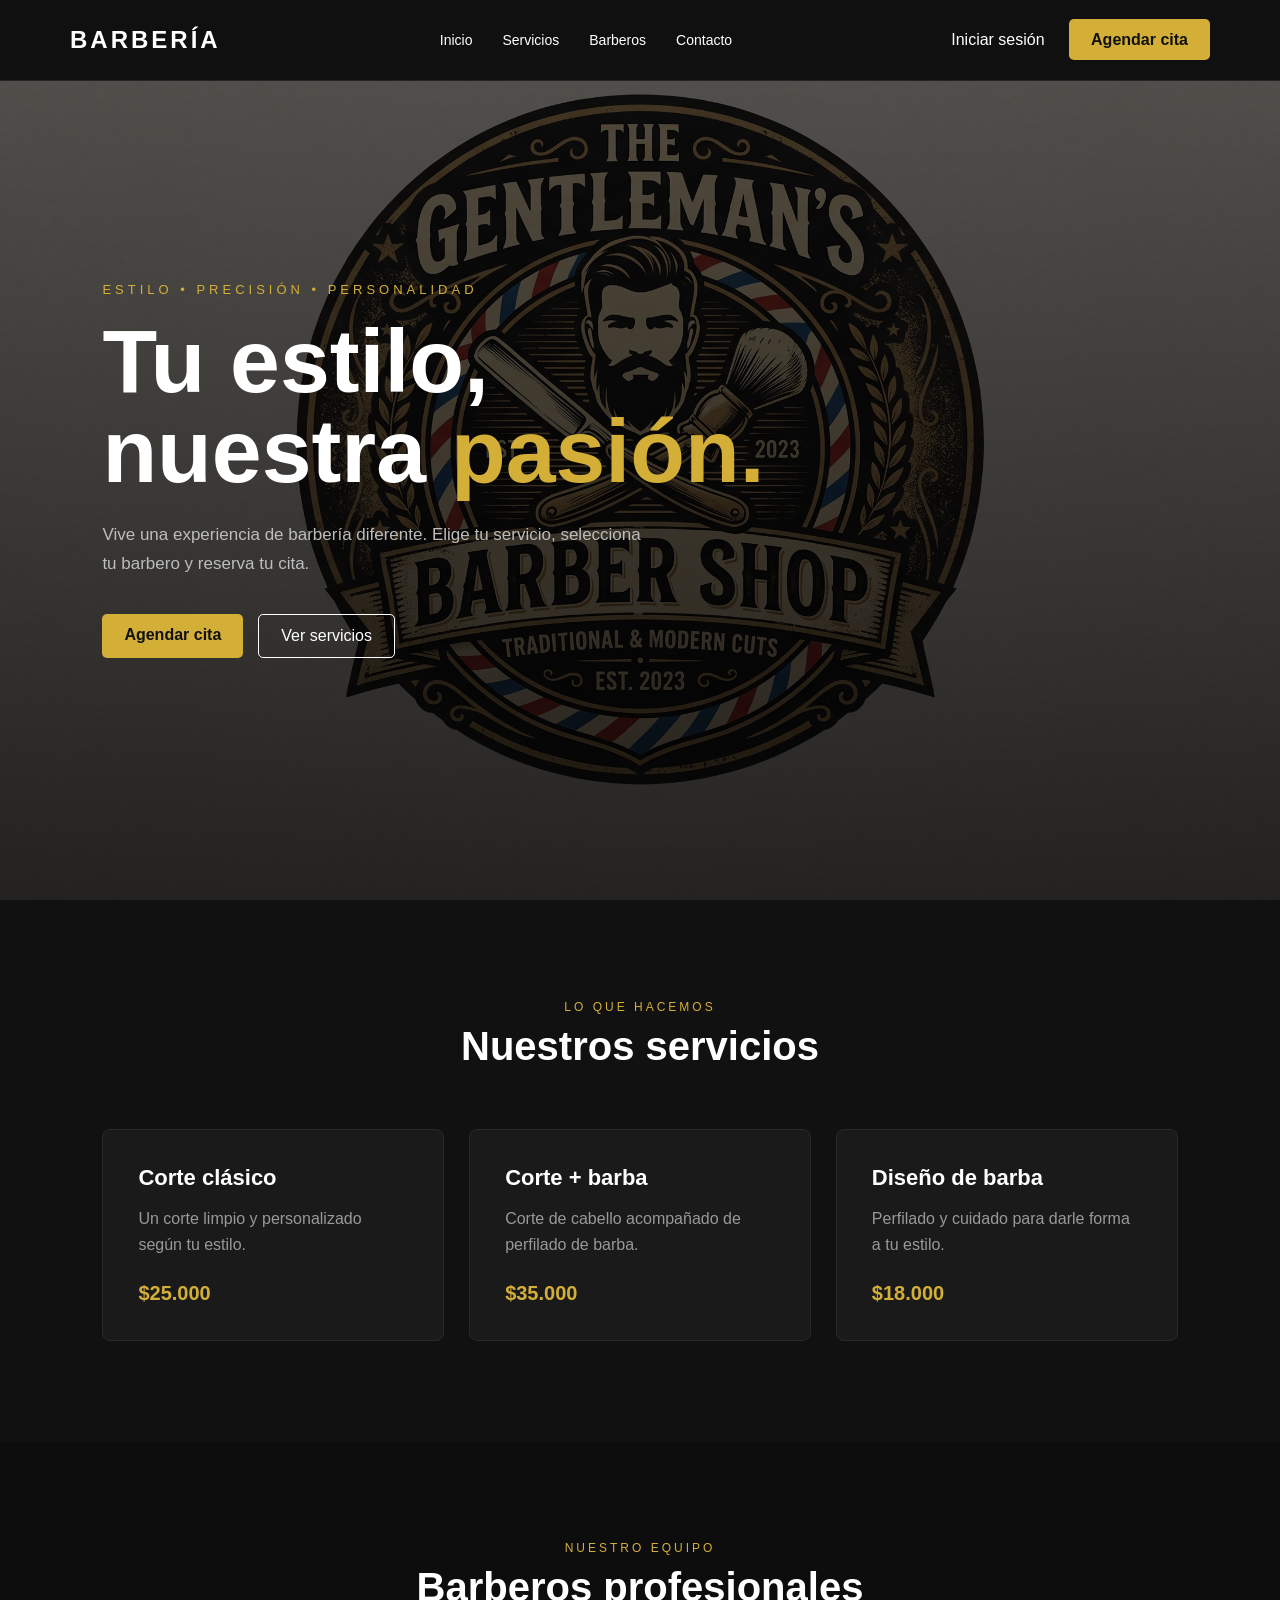
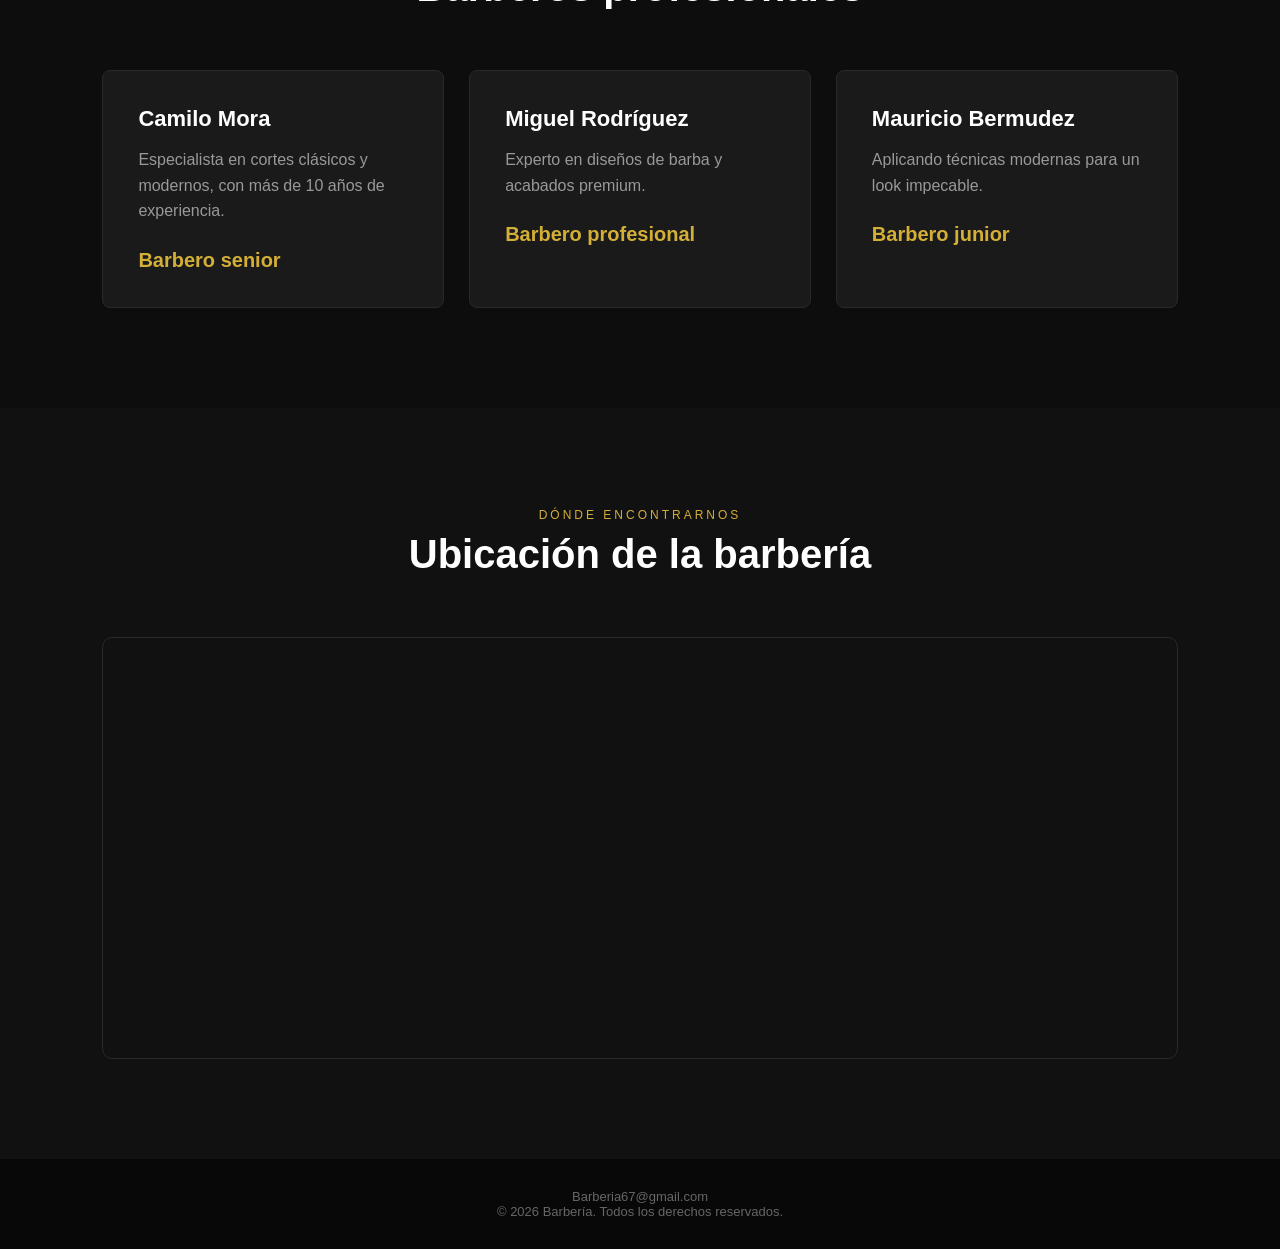
==== frontend/index.html @ 114d6e4f "Conexion Django-backend" ====
<!DOCTYPE html>
<html lang="es">

<head>
    <meta charset="UTF-8">
    <meta name="viewport" content="width=device-width, initial-scale=1.0">

    <title>Barbería | Estilo y precisión</title>

    <link rel="stylesheet" href="./css/style.css">
</head>

<body>

    <header>
        <nav class="navbar">

            <div class="logo">
                BARBERÍA
            </div>

            <ul class="nav-links">
                <li><a href="#inicio">Inicio</a></li>
                <li><a href="#servicios">Servicios</a></li>
                <li><a href="#barberos">Barberos</a></li>
                <li><a href="#contacto">Contacto</a></li>
            </ul>

            <div class="nav-buttons">
                <a href="pages/login.html" class="btn-login">Iniciar sesión</a>
                <a href="pages/agendar.html" class="btn-primary">Agendar cita</a>
            </div>

        </nav>
    </header>


    <main>

        <section id="inicio" class="hero">

            <div class="hero-content">

                <p class="hero-subtitle">ESTILO • PRECISIÓN • PERSONALIDAD</p>

                <h1>
                    Tu estilo,<br>
                    nuestra <span>pasión.</span>
                </h1>

                <p class="hero-description">
                    Vive una experiencia de barbería diferente.
                    Elige tu servicio, selecciona tu barbero
                    y reserva tu cita.
                </p>

                <div class="hero-buttons">
                    <a href="pages/agendar.html" class="btn-primary">
                        Agendar cita
                    </a>

                    <a href="#servicios" class="btn-secondary">
                        Ver servicios
                    </a>
                </div>

            </div>

        </section>


        <section id="servicios" class="services">

            <div class="section-header">
                <p>LO QUE HACEMOS</p>
                <h2>Nuestros servicios</h2>
            </div>

            <div class="services-container">

                <article class="service-card">
                    <h3>Corte clásico</h3>
                    <p>
                        Un corte limpio y personalizado
                        según tu estilo.
                    </p>
                    <span>$25.000</span>
                </article>

                <article class="service-card">
                    <h3>Corte + barba</h3>
                    <p>
                        Corte de cabello acompañado
                        de perfilado de barba.
                    </p>
                    <span>$35.000</span>
                </article>

                <article class="service-card">
                    <h3>Diseño de barba</h3>
                    <p>
                        Perfilado y cuidado para
                        darle forma a tu estilo.
                    </p>
                    <span>$18.000</span>
                </article>

            </div>

        </section>


        <section id="barberos" class="barbers">

            <div class="section-header">
                <p>NUESTRO EQUIPO</p>
                <h2>Barberos profesionales</h2>
            </div>

            <div class="services-container">

                <article class="service-card">
                    <h3>Camilo Mora</h3>
                    <p>
                        Especialista en cortes clásicos y modernos,
                        con más de 10 años de experiencia.
                    </p>
                    <span>Barbero senior</span>
                </article>

                <article class="service-card">
                    <h3>Miguel Rodríguez</h3>
                    <p>
                        Experto en diseños de barba y acabados
                        premium.
                    </p>
                    <span>Barbero profesional</span>
                </article>

                <article class="service-card">
                    <h3>Mauricio Bermudez</h3>
                    <p>
                        Aplicando técnicas modernas para un look
                        impecable.
                    </p>
                    <span>Barbero junior</span>
                </article>

            </div>

        </section>


        <section id="ubicacion" class="location">

            <div class="section-header">
                <p>DÓNDE ENCONTRARNOS</p>
                <h2>Ubicación de la barbería</h2>
            </div>

            <div class="map-container">
                <iframe
                    title="Mapa de la barbería en Bogotá"
                    src="https://www.google.com/maps?q=4.60971,-74.08175&z=14&output=embed"
                    loading="lazy"
                    referrerpolicy="no-referrer-when-downgrade"
                    allowfullscreen
                ></iframe>
            </div>

        </section>


    </main>


    <footer id="contacto">

        <p>Barberia67@gmail.com</p>
        <p>© 2026 Barbería. Todos los derechos reservados.</p>

    </footer>


    <script src="js/script.js"></script>

</body>

</html>
---- frontend/css/style.css ----
/* ==============================
   CONFIGURACIÓN GENERAL
   ============================== */

* {
    margin: 0;
    padding: 0;
    box-sizing: border-box;
}

html {
    scroll-behavior: smooth;
}

body {
    font-family: Arial, sans-serif;
    background-color: #0d0d0d;
    color: #ffffff;
}


/* ==============================
   NAVBAR
   ============================== */

header {
    width: 100%;
    position: fixed;
    top: 0;
    left: 0;
    z-index: 1000;
    background-color: rgba(13, 13, 13, 0.95);
    border-bottom: 1px solid #242424;
}

.navbar {
    max-width: 1200px;
    margin: auto;
    height: 80px;

    display: flex;
    align-items: center;
    justify-content: space-between;

    padding: 0 30px;
}

.logo {
    font-size: 24px;
    font-weight: bold;
    letter-spacing: 3px;
}

.nav-links {
    display: flex;
    gap: 30px;
    list-style: none;
}

.nav-links a {
    color: #ffffff;
    text-decoration: none;
    font-size: 14px;
    transition: 0.3s;
}

.nav-links a:hover {
    color: #d4af37;
}


/* ==============================
   BOTONES
   ============================== */

.btn-primary,
.btn-login,
.btn-secondary {
    text-decoration: none;
    transition: 0.3s;
}

.btn-primary {
    background-color: #d4af37;
    color: #111111;
    padding: 12px 22px;
    border-radius: 5px;
    font-weight: bold;
}

.btn-primary:hover {
    background-color: #f0cf62;
    transform: translateY(-2px);
}

.btn-login {
    color: #ffffff;
    margin-right: 20px;
}

.btn-login:hover {
    color: #d4af37;
}

.btn-secondary {
    color: #ffffff;
    border: 1px solid #ffffff;
    padding: 12px 22px;
    border-radius: 5px;
}

.btn-secondary:hover {
    background-color: #ffffff;
    color: #111111;
}


/* ==============================
   HERO
   ============================== */

.hero {
    min-height: 100vh;

    display: flex;
    align-items: center;

    padding: 120px 8% 80px;

    background:
        linear-gradient(
            rgba(0, 0, 0, 0.65),
            rgba(0, 0, 0, 0.85)
        ),
        url("../img/barberia.jpg");

    background-size: cover;
    background-position: center;
}

.hero-content {
    max-width: 700px;
}

.hero-subtitle {
    color: #d4af37;
    letter-spacing: 4px;
    font-size: 13px;
    margin-bottom: 20px;
}

.hero h1 {
    font-size: clamp(50px, 7vw, 90px);
    line-height: 1;
    margin-bottom: 25px;
}

.hero h1 span {
    color: #d4af37;
}

.hero-description {
    max-width: 550px;
    color: #bdbdbd;
    font-size: 17px;
    line-height: 1.7;
    margin-bottom: 35px;
}

.hero-buttons {
    display: flex;
    gap: 15px;
}


/* ==============================
   SECCIONES
   ============================== */

.services,
.barbers {
    padding: 100px 8%;
}

.services {
    background-color: #111111;
}

.section-header {
    text-align: center;
    margin-bottom: 60px;
}

.section-header p {
    color: #d4af37;
    letter-spacing: 3px;
    font-size: 12px;
    margin-bottom: 10px;
}

.section-header h2 {
    font-size: 40px;
}


/* ==============================
   SERVICIOS
   ============================== */

.services-container {
    max-width: 1100px;
    margin: auto;

    display: grid;
    grid-template-columns: repeat(3, 1fr);
    gap: 25px;
}

.service-card {
    background-color: #1a1a1a;
    padding: 35px;

    border: 1px solid #292929;
    border-radius: 8px;

    transition: 0.3s;
}

.service-card:hover {
    transform: translateY(-8px);
    border-color: #d4af37;
}

.service-card h3 {
    font-size: 22px;
    margin-bottom: 15px;
}

.service-card p {
    color: #999999;
    line-height: 1.6;
    margin-bottom: 25px;
}

.service-card span {
    color: #d4af37;
    font-size: 20px;
    font-weight: bold;
}


/* ==============================
   UBICACIÓN
   ============================== */

.location {
    padding: 100px 8%;
    background-color: #111111;
}

.map-container {
    max-width: 1100px;
    margin: auto;
    border: 1px solid #292929;
    border-radius: 10px;
    overflow: hidden;
}

.map-container iframe {
    width: 100%;
    height: 420px;
    border: 0;
    display: block;
}


/* ==============================
   FOOTER
   ============================== */

footer {
    padding: 30px;
    text-align: center;

    background-color: #080808;
    color: #666666;

    font-size: 13px;
}


/* ==============================
   RESPONSIVE
   ============================== */

@media (max-width: 900px) {

    .nav-links {
        display: none;
    }

    .services-container {
        grid-template-columns: 1fr;
    }

    .hero {
        padding-left: 6%;
        padding-right: 6%;
    }

}
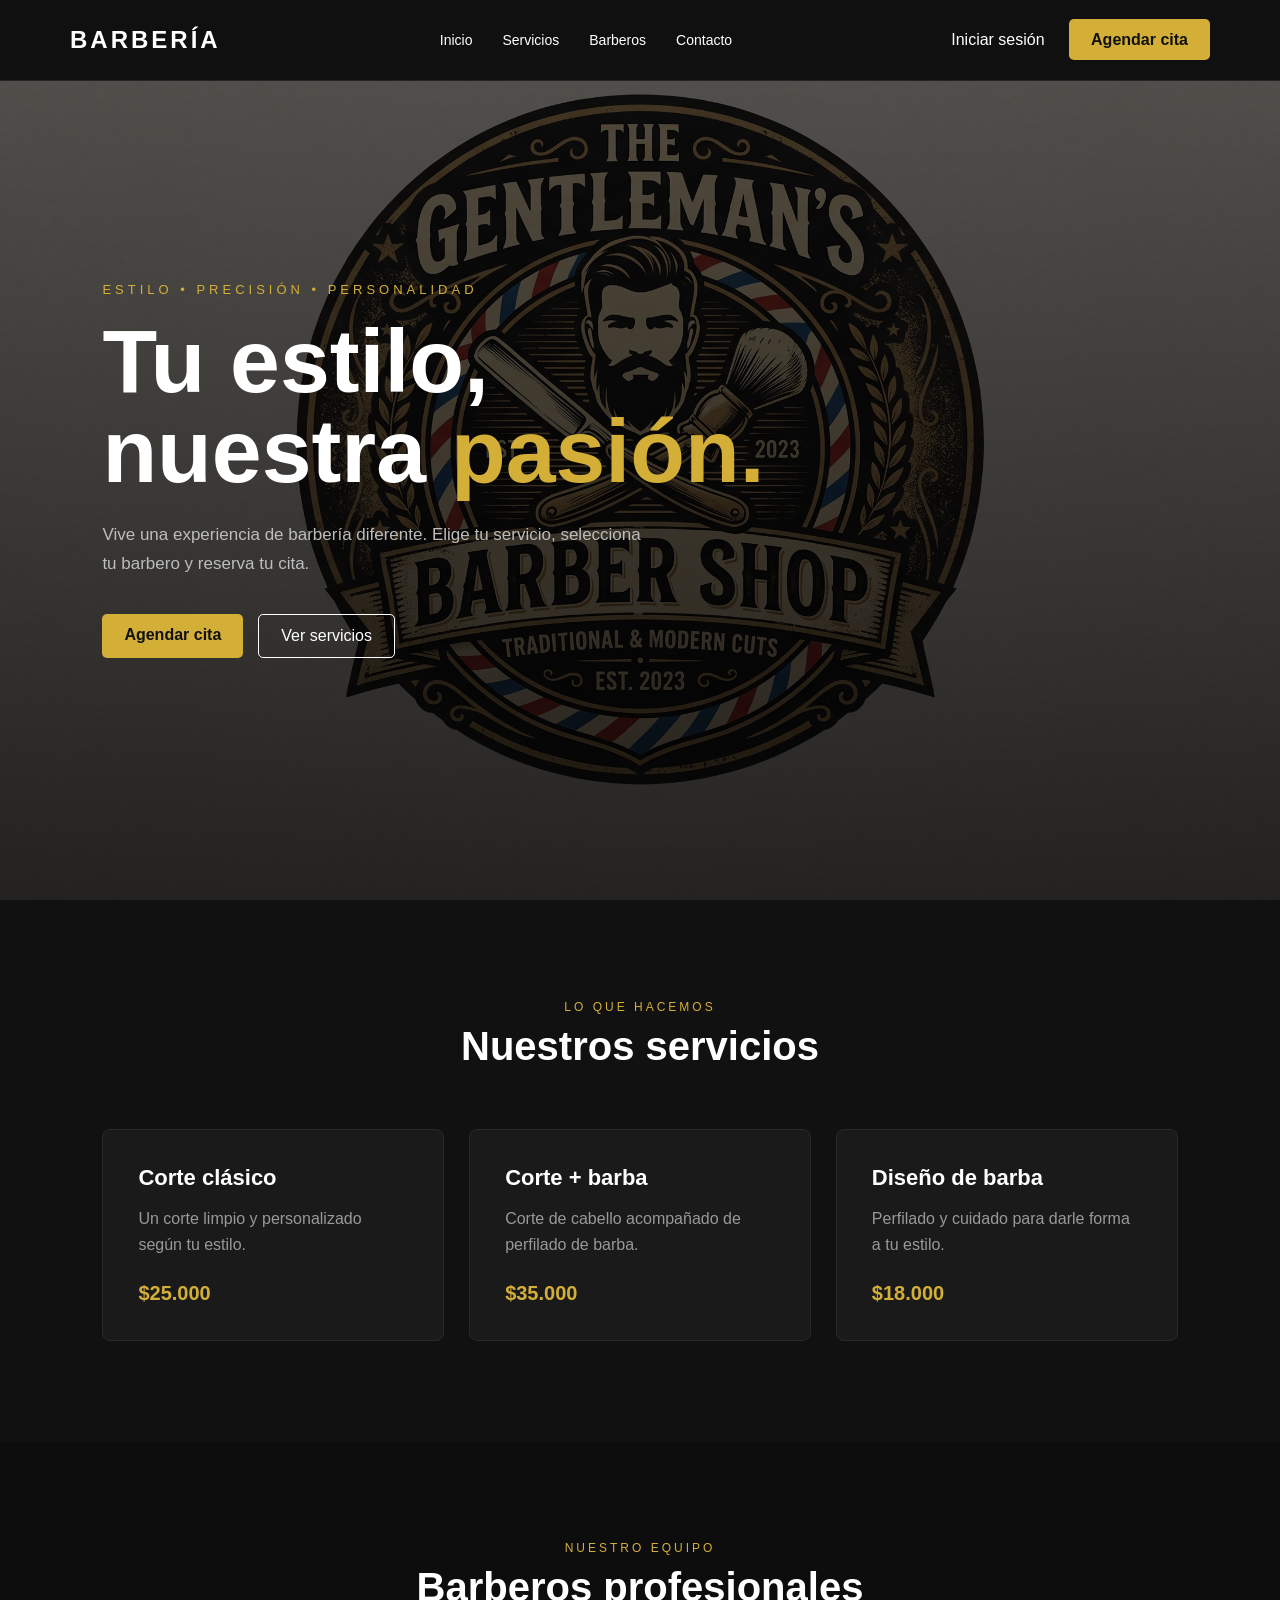
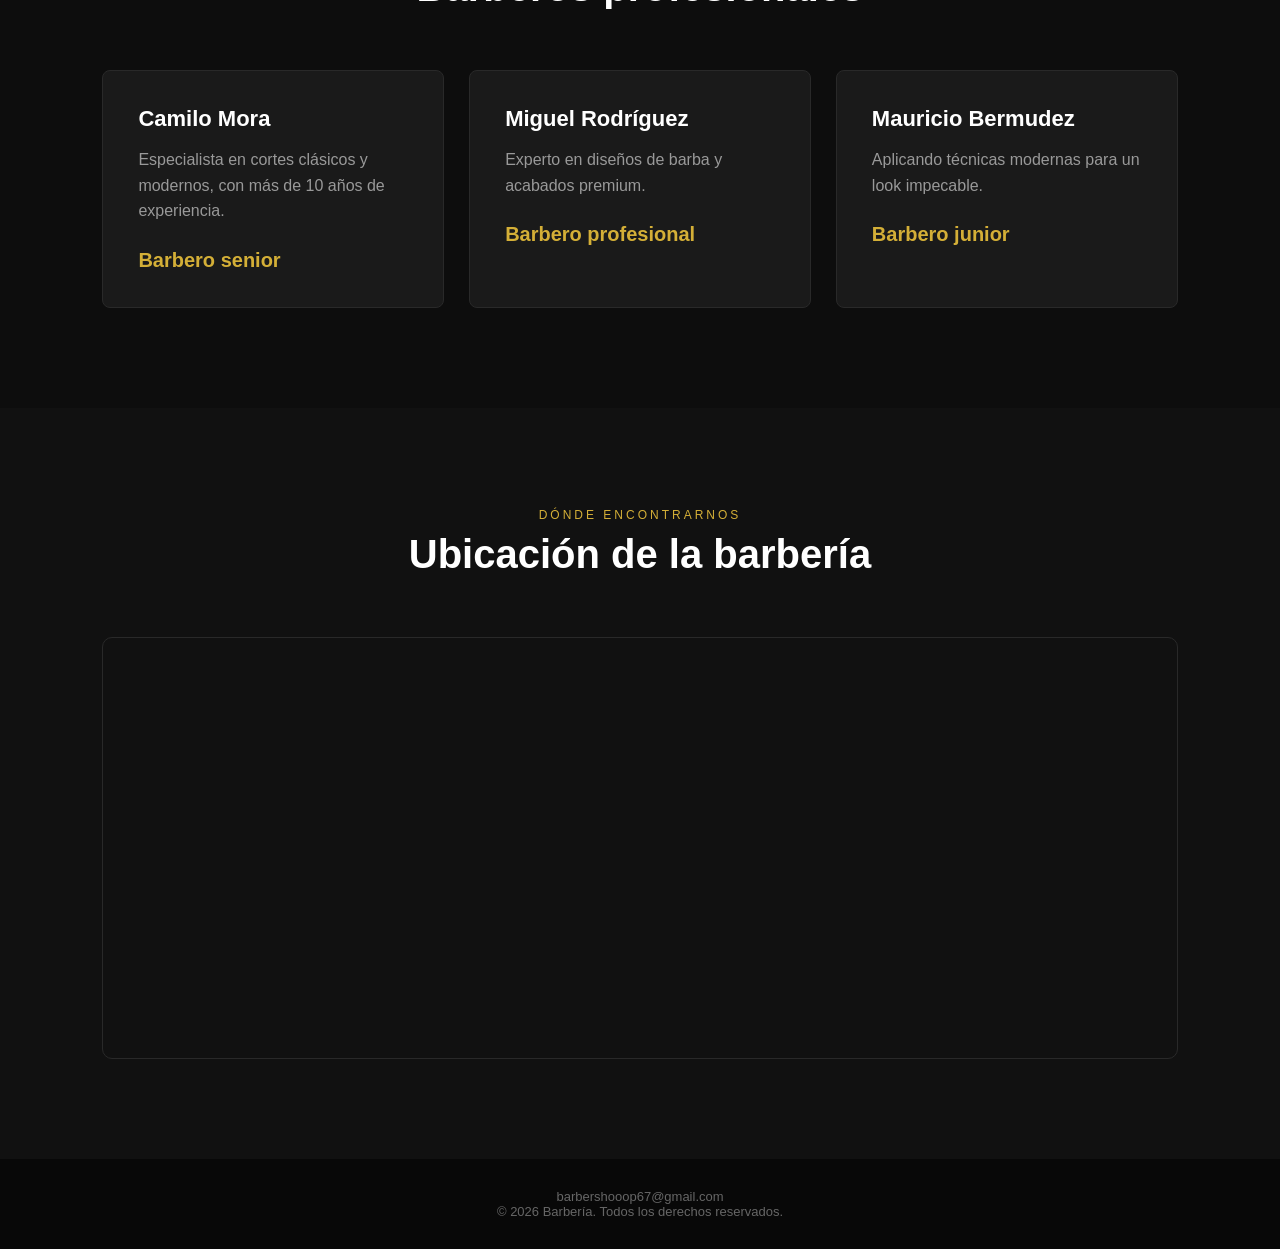
==== commit 63dae43a: "Cliente completo" ====
--- a/frontend/index.html
+++ b/frontend/index.html
@@ -161,7 +161,7 @@
             <div class="map-container">
                 <iframe
                     title="Mapa de la barbería en Bogotá"
-                    src="https://www.google.com/maps?q=4.60971,-74.08175&z=14&output=embed"
+                    src="https://www.google.com/maps?q=4.6279872,-74.0684831&z=17&output=embed"
                     loading="lazy"
                     referrerpolicy="no-referrer-when-downgrade"
                     allowfullscreen
@@ -176,7 +176,7 @@
 
     <footer id="contacto">
 
-        <p>Barberia67@gmail.com</p>
+        <p>barbershooop67@gmail.com</p>
         <p>© 2026 Barbería. Todos los derechos reservados.</p>
 
     </footer>
